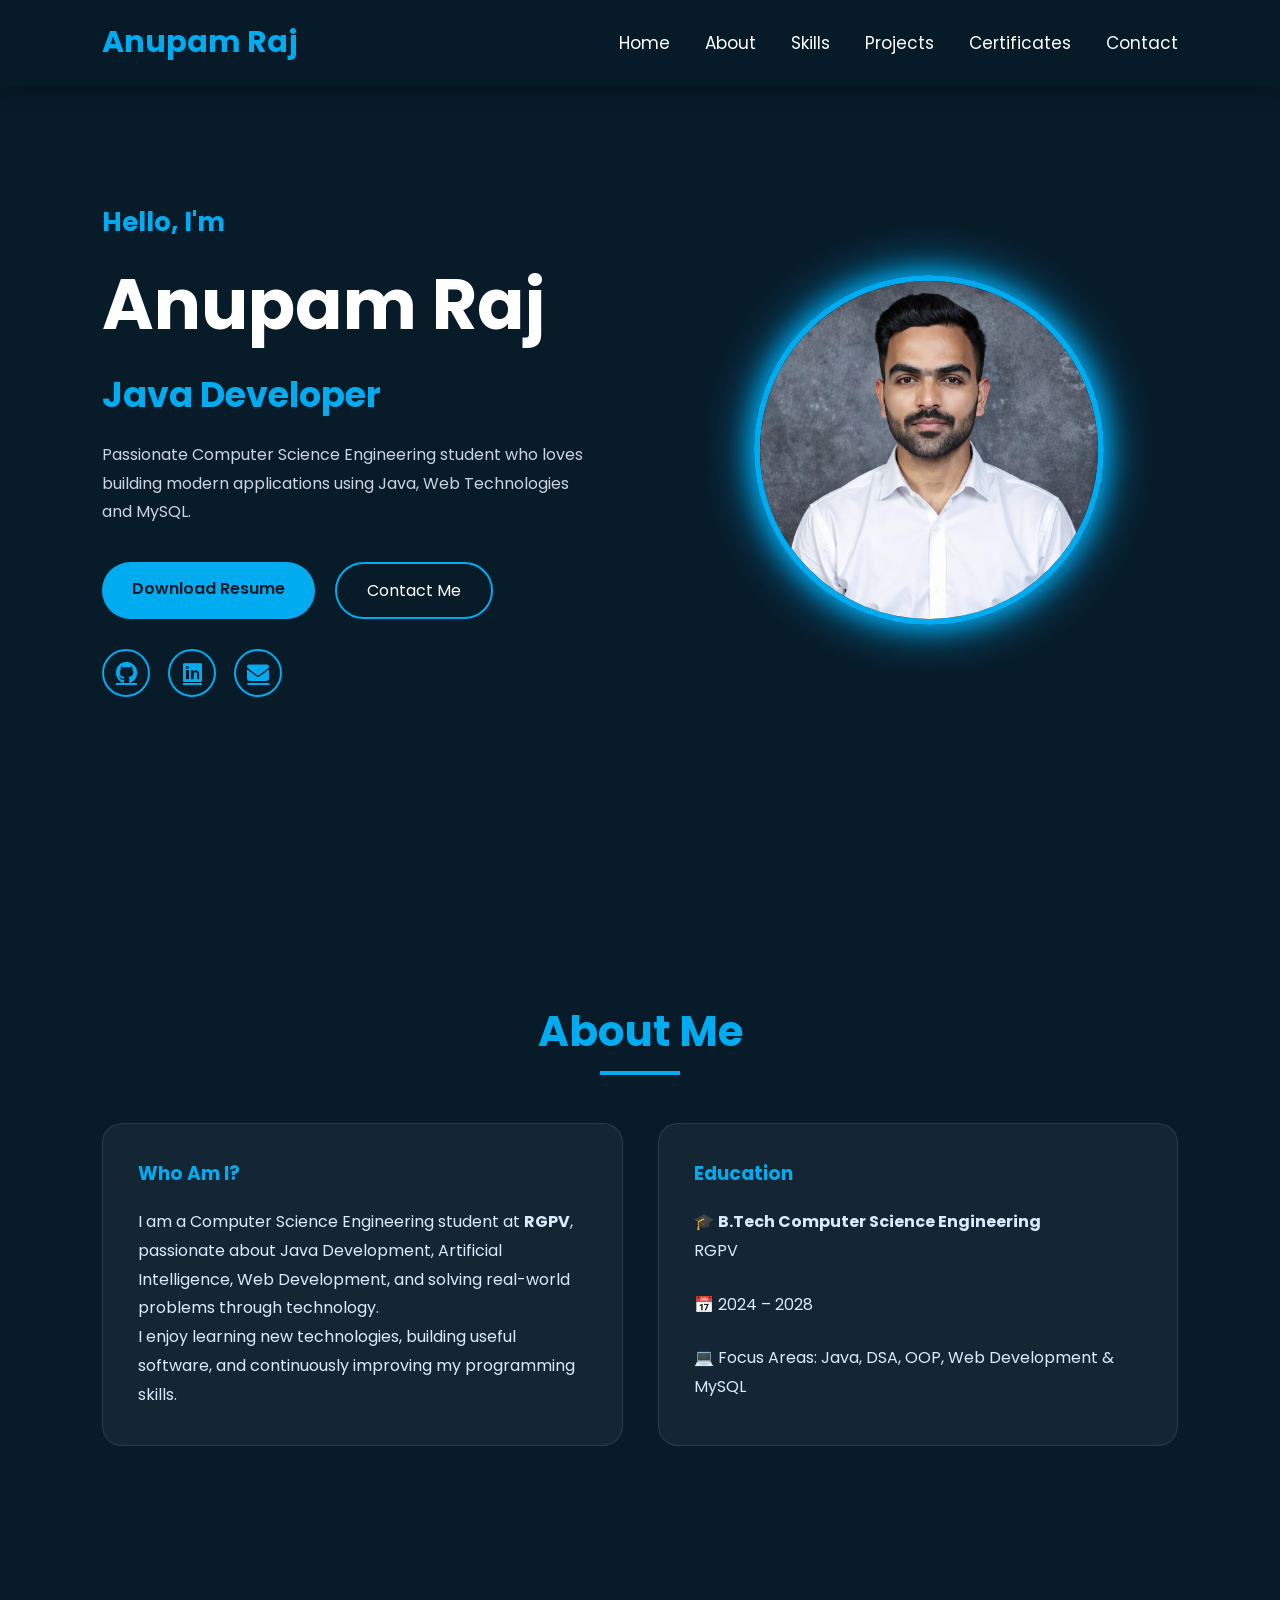
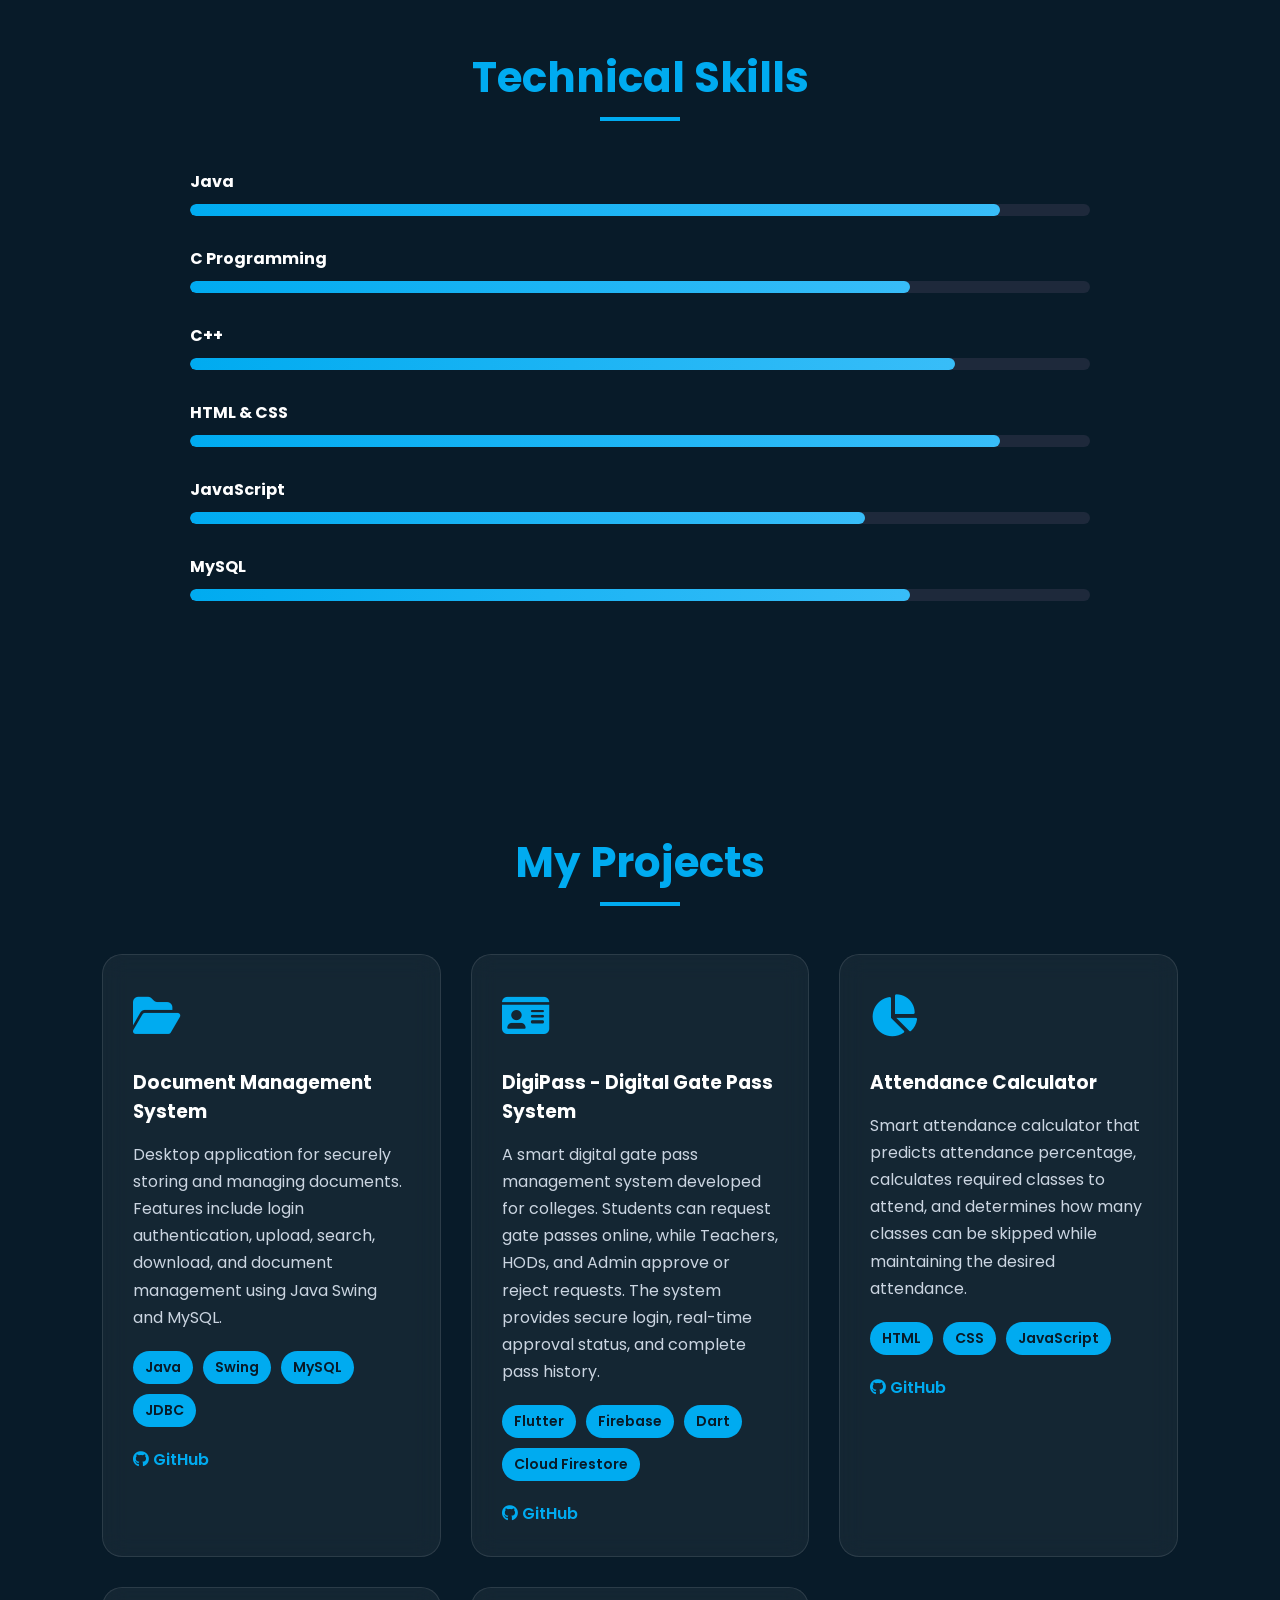
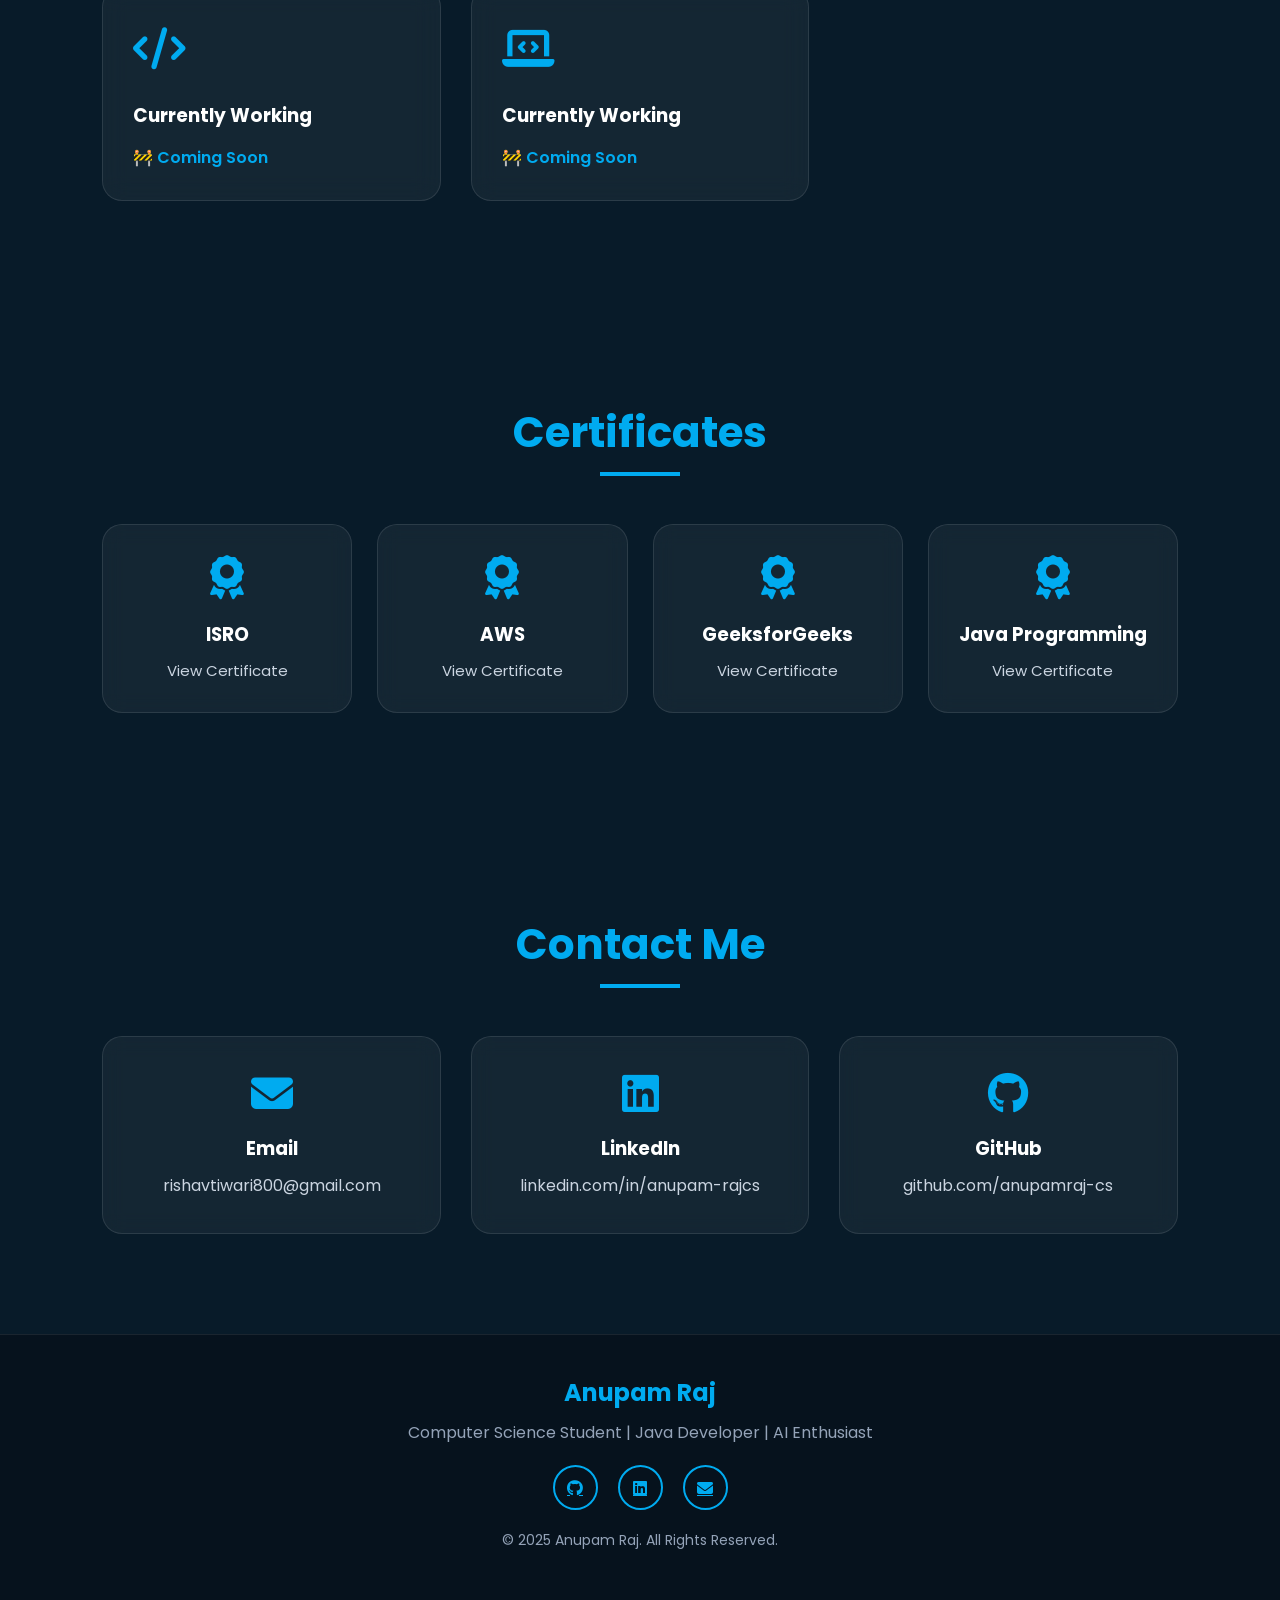
==== index.html @ f1769593 "Add files via upload" ====
<!DOCTYPE html>
<html lang="en">

<head>
    <meta charset="UTF-8">
    <meta name="viewport" content="width=device-width, initial-scale=1.0">

    <title>Anupam Raj | Portfolio</title>

    <link rel="stylesheet" href="style.css">

    <link href="https://fonts.googleapis.com/css2?family=Poppins:wght@300;400;500;600;700&display=swap" rel="stylesheet">

    <link rel="stylesheet"
        href="https://cdnjs.cloudflare.com/ajax/libs/font-awesome/6.6.0/css/all.min.css">

</head>

<body>

<!-- ================= NAVBAR ================= -->

<header>

    <nav class="navbar">

        <div class="logo">
            <h2>Anupam Raj</h2>
        </div>

        <ul class="nav-links">

            <li><a href="#home">Home</a></li>

            <li><a href="#about">About</a></li>

            <li><a href="#skills">Skills</a></li>

            <li><a href="#projects">Projects</a></li>

            <li><a href="#certificates">Certificates</a></li>

            <li><a href="#contact">Contact</a></li>

        </ul>

    </nav>

</header>

<!-- ================= HERO SECTION ================= -->

<section id="home" class="hero">

    <div class="hero-content">

        <div class="hero-text">

            <h3>Hello, I'm</h3>

            <h1>Anupam Raj</h1>

            <h2>
                <span id="typing"></span>
            </h2>

            <p>

                Passionate Computer Science Engineering student who loves building modern applications using Java,
                Web Technologies and MySQL.

            </p>

            <div class="hero-buttons">

                <a href="assets/resume.pdf" class="btn" download>

                    Download Resume

                </a>

                <a href="#contact" class="btn-outline">

                    Contact Me

                </a>

            </div>

            <div class="social-icons">

                <a href="https://github.com/anupamraj-cs" target="_blank">
    <i class="fab fa-github"></i>
</a>

                <a href="https://linkedin.com/in/anupam-rajcs" target="_blank">
                <i class="fab fa-linkedin"></i>
            </a>

               <a href="mailto:rishavtiwari800@gmail.com" class="email-link">
    <i class="fas fa-envelope"></i>
</a>

               

            </div>

        </div>

        <div class="hero-image">

            <img src="assets/profile.jpg" alt="Anupam Raj">

        </div>

    </div>

</section>
<!-- ================= ABOUT SECTION ================= -->

<section id="about" class="about">

    <h2 class="section-title">About Me</h2>

    <div class="about-container">

        <div class="about-card">

            <h3>Who Am I?</h3>

            <p>
                I am a Computer Science Engineering student at
                <strong>RGPV</strong>, passionate about
                Java Development, Artificial Intelligence, Web Development,
                and solving real-world problems through technology.
            </p>

            <p>
                I enjoy learning new technologies, building useful software,
                and continuously improving my programming skills.
            </p>

        </div>

        <div class="about-card">

            <h3>Education</h3>

            <ul>

                <li>
                    🎓 <strong>B.Tech Computer Science Engineering</strong><br>
                    RGPV
                </li>

                <br>

                <li>
                    📅 2024 – 2028
                </li>

                <br>

                <li>
                    💻 Focus Areas:
                    Java, DSA, OOP, Web Development & MySQL
                </li>

            </ul>

        </div>

    </div>

</section>

<!-- ================= SKILLS SECTION ================= -->

<section id="skills" class="skills">

    <h2 class="section-title">Technical Skills</h2>

    <div class="skills-container">

        <div class="skill">

            <h4>Java</h4>

            <div class="progress">
                <div class="progress-bar java"></div>
            </div>

        </div>

        <div class="skill">

            <h4>C Programming</h4>

            <div class="progress">
                <div class="progress-bar c"></div>
            </div>

        </div>

        <div class="skill">

            <h4>C++</h4>

            <div class="progress">
                <div class="progress-bar cpp"></div>
            </div>

        </div>

        <div class="skill">

            <h4>HTML & CSS</h4>

            <div class="progress">
                <div class="progress-bar html"></div>
            </div>

        </div>

        <div class="skill">

            <h4>JavaScript</h4>

            <div class="progress">
                <div class="progress-bar js"></div>
            </div>

        </div>

        <div class="skill">

            <h4>MySQL</h4>

            <div class="progress">
                <div class="progress-bar mysql"></div>
            </div>

        </div>

    </div>

</section>
<!-- ================= PROJECTS SECTION ================= -->

<section id="projects" class="projects">

    <h2 class="section-title">My Projects</h2>

    <div class="project-container">

        <!-- Project 1 -->
<div class="project-card">

    <div class="project-icon">
        <i class="fas fa-folder-open"></i>
    </div>

    <h3>Document Management System</h3>

    <p>
        Desktop application for securely storing and managing documents.
        Features include login authentication, upload, search, download,
        and document management using Java Swing and MySQL.
    </p>

    <div class="tech-stack">
        <span>Java</span>
        <span>Swing</span>
        <span>MySQL</span>
        <span>JDBC</span>
    </div>

    <div class="project-links">
        <a href="https://github.com/anupamraj-cs">
            <i class="fab fa-github"></i> GitHub
        </a>
    </div>

</div>

        <!-- Project 2 -->

        <div class="project-card">

    <div class="project-icon">
        <i class="fas fa-id-card"></i>
    </div>

    <h3>DigiPass - Digital Gate Pass System</h3>

    <p>
        A smart digital gate pass management system developed for colleges.
        Students can request gate passes online, while Teachers, HODs, and
        Admin approve or reject requests. The system provides secure login,
        real-time approval status, and complete pass history.
    </p>

    <div class="tech-stack">
        <span>Flutter</span>
        <span>Firebase</span>
        <span>Dart</span>
        <span>Cloud Firestore</span>
    </div>

    <div class="project-links">
        <a href="https://github.com/anupamraj-cs">
            <i class="fab fa-github"></i> GitHub
        </a>
    </div>

</div>

        <!-- Project 3 -->

       <div class="project-card">

    <div class="project-icon">
        <i class="fas fa-chart-pie"></i>
    </div>

    <h3>Attendance Calculator</h3>

    <p>
        Smart attendance calculator that predicts attendance percentage,
        calculates required classes to attend, and determines how many
        classes can be skipped while maintaining the desired attendance.
    </p>

    <div class="tech-stack">
        <span>HTML</span>
        <span>CSS</span>
        <span>JavaScript</span>
    </div>

    <div class="project-links">
        <a href="https://github.com/anupamraj-cs">
            <i class="fab fa-github"></i> GitHub
        </a>
    </div>

</div>
<!-- Project 4 -->
 <div class="project-card">

    <div class="project-icon">
        <i class="fas fa-code"></i>
    </div>

    <h3>Currently Working</h3>


    <div class="project-links">
        <span style="color:#00abf0;font-weight:600;">
            🚧 Coming Soon
        </span>
    </div>

</div>
 <!-- Project 5 -->
  <div class="project-card">

    <div class="project-icon">
        <i class="fas fa-laptop-code"></i>
    </div>

    <h3>Currently Working</h3>

       




    <div class="project-links">
        <span style="color:#00abf0;font-weight:600;">
            🚧 Coming Soon
        </span>
    </div>

</div>
  <!-- Project 6 -->
   <!-- Project 7 -->

</section>


<!-- ================= CERTIFICATES SECTION ================= -->

<section id="certificates" class="certificates">

<h2 class="section-title">Certificates</h2>

<div class="certificate-container">

<a href="certificates/isro.pdf" target="_blank" class="certificate-card">

<i class="fas fa-award"></i>

<h3>ISRO</h3>

<p>View Certificate</p>

</a>

<a href="certificates/aws.pdf" target="_blank" class="certificate-card">

<i class="fas fa-award"></i>

<h3>AWS</h3>

<p>View Certificate</p>

</a>

<a href="certificates/gfg.pdf" target="_blank" class="certificate-card">

<i class="fas fa-award"></i>

<h3>GeeksforGeeks</h3>

<p>View Certificate</p>

</a>

<a href="certificates/java.pdf" target="_blank" class="certificate-card">

<i class="fas fa-award"></i>

<h3>Java Programming</h3>

<p>View Certificate</p>

</a>

</div>

</section>
<!-- ================= CONTACT SECTION ================= -->
<section id="contact" class="contact">

    <h2 class="section-title">Contact Me</h2>

    <div class="contact-container">

        <!-- Email -->
        <div class="contact-card">

            <i class="fas fa-envelope"></i>

            <h3>Email</h3>

            <a href="mailto:rishavtiwari800@gmail.com" class="email-link">
                rishavtiwari800@gmail.com
            </a>

        </div>

        <!-- LinkedIn -->
        <div class="contact-card">

            <i class="fab fa-linkedin"></i>

            <h3>LinkedIn</h3>

            <a href="https://linkedin.com/in/anupam-rajcs" target="_blank">
                linkedin.com/in/anupam-rajcs
            </a>

        </div>

        <!-- GitHub -->
        <div class="contact-card">

            <i class="fab fa-github"></i>

            <h3>GitHub</h3>

            <a href="https://github.com/anupamraj-cs" target="_blank">
                github.com/anupamraj-cs
            </a>

        </div>

    </div>

</section>
<!-- ================= FOOTER ================= -->

<footer>

    <div class="footer-content">

        <h2>Anupam Raj</h2>

        <p>
            Computer Science Student | Java Developer | AI Enthusiast
        </p>

        <div class="footer-icons">

         <a href="https://github.com/anupamraj-cs" target="_blank">
    <i class="fab fa-github"></i>
</a>

            <a href="https://linkedin.com/in/anupam-rajcs" target="_blank">
                <i class="fab fa-linkedin"></i>
            </a>

            <a href="mailto:rishavtiwari800@gmail.com" class="email-link">
    <i class="fas fa-envelope"></i>
</a>

        </div>

        <p class="copyright">
            © 2025 Anupam Raj. All Rights Reserved.
        </p>

    </div>

</footer>

<!-- JavaScript -->
<script src="script.js"></script>

</body>
</html>
---- style.css ----
/* =========================
   GOOGLE FONT
========================= */

@import url('https://fonts.googleapis.com/css2?family=Poppins:wght@300;400;500;600;700;800&display=swap');

/* =========================
   GLOBAL
========================= */

*{
    margin:0;
    padding:0;
    box-sizing:border-box;
    scroll-behavior:smooth;
    font-family:'Poppins',sans-serif;
}

body{

    background:#081b29;

    color:#ffffff;

    overflow-x:hidden;

}

/* Scrollbar */

::-webkit-scrollbar{

    width:10px;

}

::-webkit-scrollbar-track{

    background:#081b29;

}

::-webkit-scrollbar-thumb{

    background:#00abf0;

    border-radius:20px;

}

/* =========================
   NAVBAR
========================= */

header{

    position:fixed;

    width:100%;

    top:0;

    left:0;

    z-index:1000;

}

.navbar{

    display:flex;

    justify-content:space-between;

    align-items:center;

    padding:20px 8%;

    background:rgba(8,27,41,.92);

    backdrop-filter:blur(15px);

    box-shadow:0 5px 20px rgba(0,0,0,.3);

}

.logo h2{

    color:#00abf0;

    font-size:30px;

    font-weight:700;

}

.nav-links{

    display:flex;

    list-style:none;

}

.nav-links li{

    margin-left:35px;

}

.nav-links a{

    color:white;

    text-decoration:none;

    font-size:17px;

    transition:.3s;

}

.nav-links a:hover{

    color:#00abf0;

}

/* =========================
   HERO SECTION
========================= */

.hero{

    min-height:100vh;

    display:flex;

    align-items:center;

    justify-content:center;

    padding:120px 8%;

}

.hero-content{

    display:flex;

    justify-content:space-between;

    align-items:center;

    gap:80px;

}

.hero-text{

    flex:1;

}

.hero-text h3{

    font-size:26px;

    color:#00abf0;

}

.hero-text h1{

    font-size:70px;

    margin:10px 0;

}

.hero-text h2{

    font-size:35px;

    color:#00abf0;

    margin-bottom:20px;

}

.hero-text p{

    line-height:1.8;

    color:#cbd5e1;

    margin-bottom:35px;

}

/* =========================
   BUTTONS
========================= */

.hero-buttons{

    display:flex;

    gap:20px;

    margin-bottom:30px;

}

.btn{

    padding:14px 30px;

    background:#00abf0;

    color:#081b29;

    text-decoration:none;

    border-radius:40px;

    font-weight:600;

    transition:.4s;

}

.btn:hover{

    transform:translateY(-5px);

    box-shadow:0 0 25px #00abf0;

}

.btn-outline{

    padding:14px 30px;

    border:2px solid #00abf0;

    color:white;

    text-decoration:none;

    border-radius:40px;

    transition:.4s;

}

.btn-outline:hover{

    background:#00abf0;

    color:#081b29;

}
/* =========================
   HERO IMAGE
========================= */

.hero-image{
    flex:1;
    display:flex;
    justify-content:center;
}

.hero-image img{

    width:350px;
    height:350px;

    border-radius:50%;

    object-fit:cover;

    border:6px solid #00abf0;

    box-shadow:
    0 0 25px #00abf0,
    0 0 50px #00abf0;

    animation:floatImage 4s ease-in-out infinite;

}

@keyframes floatImage{

    0%{
        transform:translateY(0px);
    }

    50%{
        transform:translateY(-18px);
    }

    100%{
        transform:translateY(0px);
    }

}

/* =========================
   SOCIAL ICONS
========================= */

.social-icons{

    display:flex;

    gap:18px;

    margin-top:20px;

}

.social-icons a{

    width:48px;

    height:48px;

    display:flex;

    justify-content:center;

    align-items:center;

    border:2px solid #00abf0;

    border-radius:50%;

    color:#00abf0;

    font-size:22px;

    transition:.4s;

}

.social-icons a:hover{

    background:#00abf0;

    color:#081b29;

    transform:translateY(-8px);

    box-shadow:0 0 20px #00abf0;

}

/* =========================
   SECTION TITLE
========================= */

.section-title{

    text-align:center;

    font-size:42px;

    margin-bottom:60px;

    color:#00abf0;

    position:relative;

}

.section-title::after{

    content:"";

    width:80px;

    height:4px;

    background:#00abf0;

    position:absolute;

    left:50%;

    transform:translateX(-50%);

    bottom:-12px;

}

/* =========================
   ABOUT SECTION
========================= */

.about{

    padding:100px 8%;

}

.about-container{

    display:grid;

    grid-template-columns:repeat(auto-fit,minmax(320px,1fr));

    gap:35px;

}

.about-card{

    background:rgba(255,255,255,.05);

    backdrop-filter:blur(10px);

    padding:35px;

    border-radius:20px;

    transition:.4s;

    border:1px solid rgba(255,255,255,.1);

}

.about-card:hover{

    transform:translateY(-10px);

    box-shadow:0 0 25px rgba(0,171,240,.5);

}

.about-card h3{

    color:#00abf0;

    margin-bottom:20px;

}

.about-card p,
.about-card li{

    color:#dbeafe;

    line-height:1.8;

}

.about-card ul{

    list-style:none;

}

/* =========================
   RESPONSIVE
========================= */

@media(max-width:900px){

.hero-content{

    flex-direction:column-reverse;

    text-align:center;

}

.hero-text h1{

    font-size:48px;

}

.hero-text h2{

    font-size:26px;

}

.hero-image img{

    width:250px;

    height:250px;

}

.navbar{

    flex-direction:column;

}

.nav-links{

    margin-top:15px;

    flex-wrap:wrap;

    justify-content:center;

}

.nav-links li{

    margin:10px;

}

.hero-buttons{

    justify-content:center;

}

.social-icons{

    justify-content:center;

}

}
/* =========================
   SKILLS SECTION
========================= */

.skills{
    padding:100px 8%;
}

.skills-container{
    max-width:900px;
    margin:auto;
}

.skill{
    margin-bottom:30px;
}

.skill h4{
    margin-bottom:10px;
    color:#fff;
}

.progress{
    width:100%;
    height:12px;
    background:#1e293b;
    border-radius:20px;
    overflow:hidden;
}

.progress-bar{
    height:100%;
    border-radius:20px;
    background:linear-gradient(90deg,#00abf0,#38bdf8);
    animation:loadBar 2s ease;
}

.java{width:90%;}
.c{width:80%;}
.cpp{width:85%;}
.html{width:90%;}
.js{width:75%;}
.mysql{width:80%;}

@keyframes loadBar{
    from{width:0;}
}

/* =========================
   PROJECTS
========================= */

.projects{
    padding:100px 8%;
}

.project-container{
    display:grid;
    grid-template-columns:repeat(auto-fit,minmax(320px,1fr));
    gap:30px;
}

.project-card{
    background:rgba(255,255,255,.05);
    backdrop-filter:blur(12px);
    border:1px solid rgba(255,255,255,.1);
    border-radius:20px;
    padding:30px;
    transition:.4s;
}

.project-card:hover{
    transform:translateY(-10px);
    box-shadow:0 0 25px rgba(0,171,240,.45);
}

.project-icon{
    font-size:42px;
    color:#00abf0;
    margin-bottom:20px;
}

.project-card h3{
    margin-bottom:15px;
}

.project-card p{
    color:#cbd5e1;
    line-height:1.7;
}

.tech-stack{
    display:flex;
    flex-wrap:wrap;
    gap:10px;
    margin:20px 0;
}

.tech-stack span{
    background:#00abf0;
    color:#081b29;
    padding:6px 12px;
    border-radius:20px;
    font-size:14px;
    font-weight:600;
}

.project-links{
    display:flex;
    gap:15px;
}

.project-links a{
    color:#00abf0;
    text-decoration:none;
    font-weight:600;
}

.project-links a:hover{
    text-decoration:underline;
}

/* =========================
   CERTIFICATES
========================= */

.certificates{
    padding:100px 8%;
}

.certificate-container{
    display:grid;
    grid-template-columns:repeat(auto-fit,minmax(240px,1fr));
    gap:25px;
}

.certificate-card{
    background:rgba(255,255,255,.05);
    border:1px solid rgba(255,255,255,.1);
    backdrop-filter:blur(10px);
    border-radius:20px;
    padding:30px;
    text-align:center;
    transition:.4s;
}

.certificate-card:hover{
    transform:translateY(-8px);
    box-shadow:0 0 25px rgba(0,171,240,.4);
}

.certificate-card i{
    font-size:45px;
    color:#00abf0;
    margin-bottom:20px;
}

.certificate-card h3{
    margin-bottom:10px;
}

.certificate-card p{
    color:#cbd5e1;
    font-size:15px;
}
/* =========================
   CONTACT SECTION
========================= */

.contact{
    padding:100px 8%;
}

.contact-container{
    display:grid;
    grid-template-columns:repeat(auto-fit,minmax(280px,1fr));
    gap:30px;
}

.contact-card{
    background:rgba(255,255,255,.05);
    border:1px solid rgba(255,255,255,.1);
    backdrop-filter:blur(10px);
    border-radius:20px;
    padding:35px;
    text-align:center;
    transition:.4s;
}

.contact-card:hover{
    transform:translateY(-10px);
    box-shadow:0 0 25px rgba(0,171,240,.45);
}

.contact-card i{
    font-size:42px;
    color:#00abf0;
    margin-bottom:20px;
}

.contact-card h3{
    margin-bottom:10px;
    color:#fff;
}

.contact-card p,
.contact-card a{
    color:#cbd5e1;
    text-decoration:none;
    word-break:break-word;
}

.contact-card a:hover{
    color:#00abf0;
}

/* =========================
   FOOTER
========================= */

footer{
    background:#06121d;
    padding:40px 8%;
    text-align:center;
    border-top:1px solid rgba(255,255,255,.08);
}

.footer-content h2{
    color:#00abf0;
    margin-bottom:10px;
}

.footer-content p{
    color:#94a3b8;
    margin:10px 0;
}

.footer-icons{
    display:flex;
    justify-content:center;
    gap:20px;
    margin:20px 0;
}

.footer-icons a{
    width:45px;
    height:45px;
    display:flex;
    justify-content:center;
    align-items:center;
    border-radius:50%;
    border:2px solid #00abf0;
    color:#00abf0;
    transition:.3s;
}

.footer-icons a:hover{
    background:#00abf0;
    color:#081b29;
    transform:translateY(-5px);
}

.copyright{
    font-size:14px;
    color:#64748b;
    margin-top:20px;
}

/* =========================
   SIMPLE FADE ANIMATION
========================= */

section{
    animation:fadeUp .8s ease;
}

@keyframes fadeUp{
    from{
        opacity:0;
        transform:translateY(40px);
    }
    to{
        opacity:1;
        transform:translateY(0);
    }
}

/* =========================
   MOBILE
========================= */

@media (max-width:768px){

    .section-title{
        font-size:32px;
    }

    .hero{
        padding-top:140px;
    }

    .hero-text h1{
        font-size:40px;
    }

    .hero-text h2{
        font-size:24px;
    }

    .hero-buttons{
        flex-direction:column;
        align-items:center;
    }

    .btn,
    .btn-outline{
        width:220px;
        text-align:center;
    }

    .project-container,
    .certificate-container,
    .contact-container,
    .about-container{
        grid-template-columns:1fr;
    }
}
.certificate-card{

    text-decoration:none;

    color:white;

    display:block;

}

.certificate-card:hover{

    text-decoration:none;

    transform:translateY(-10px);

}
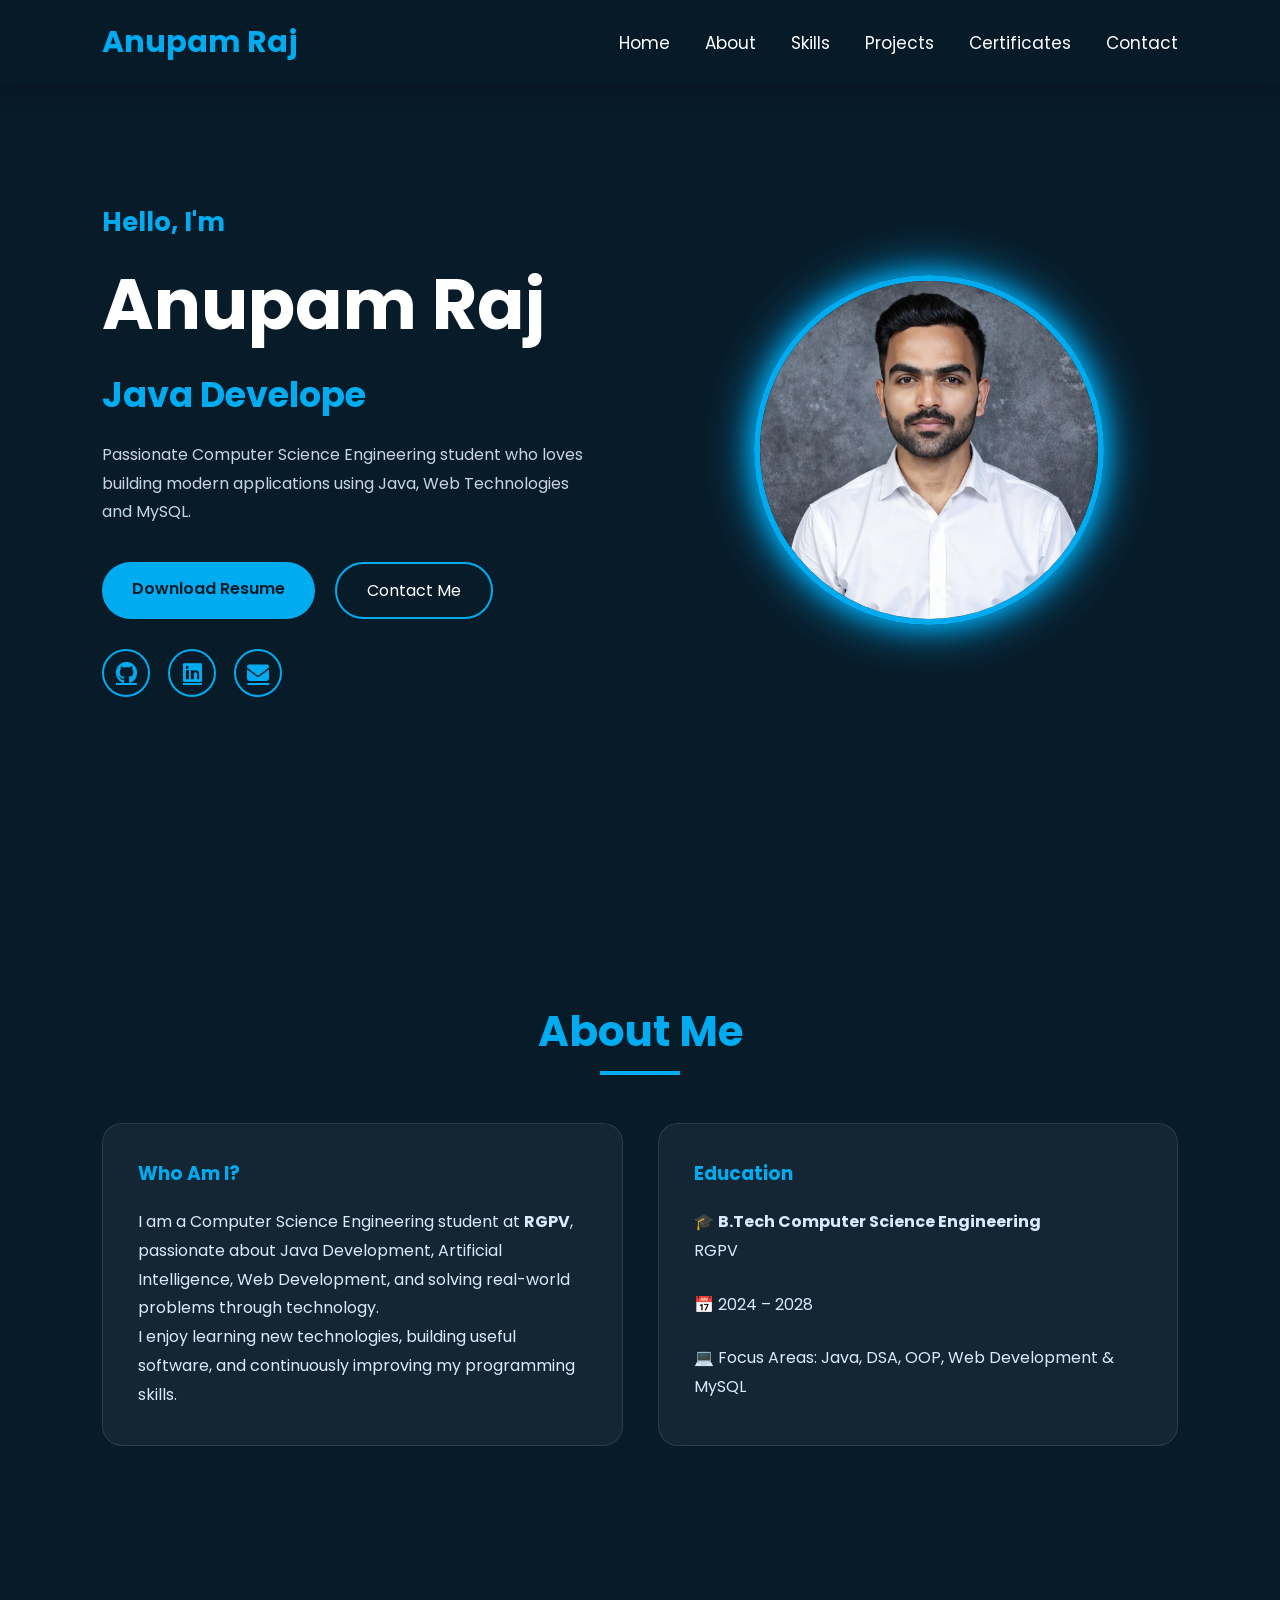
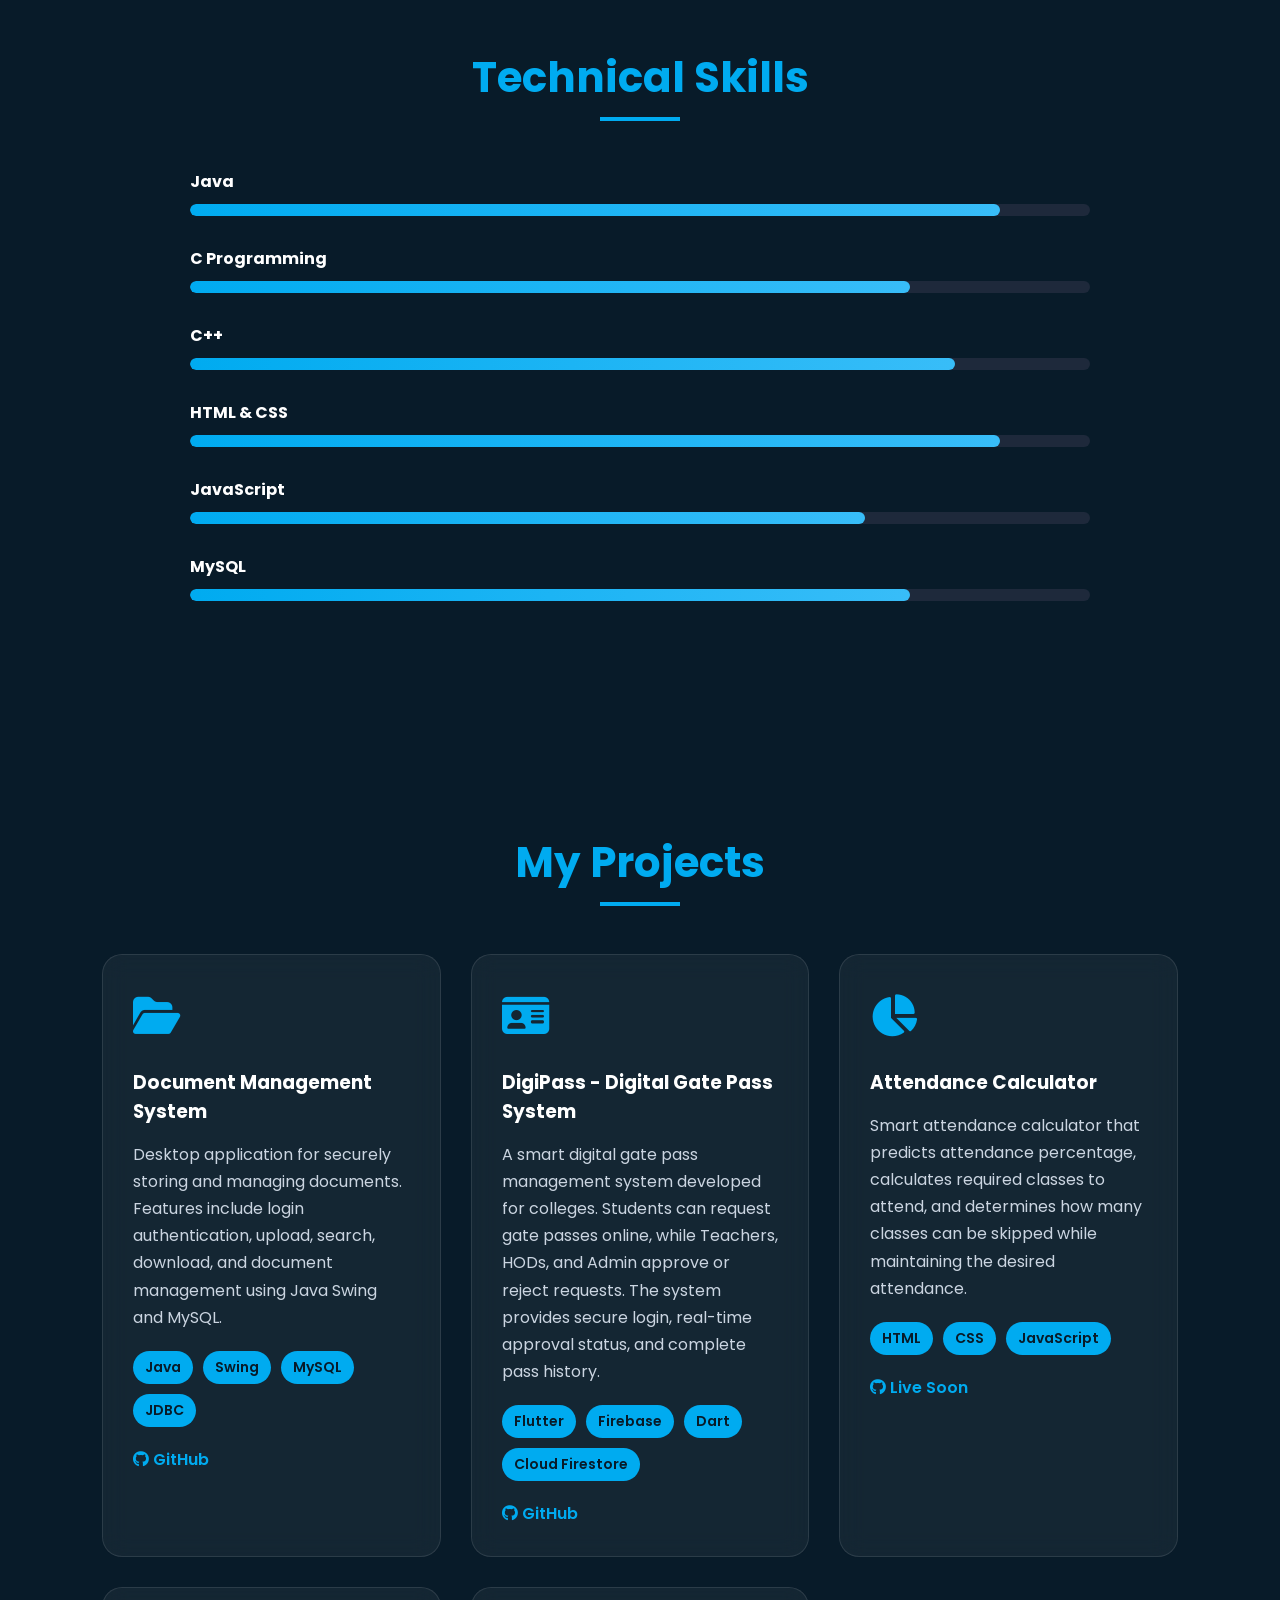
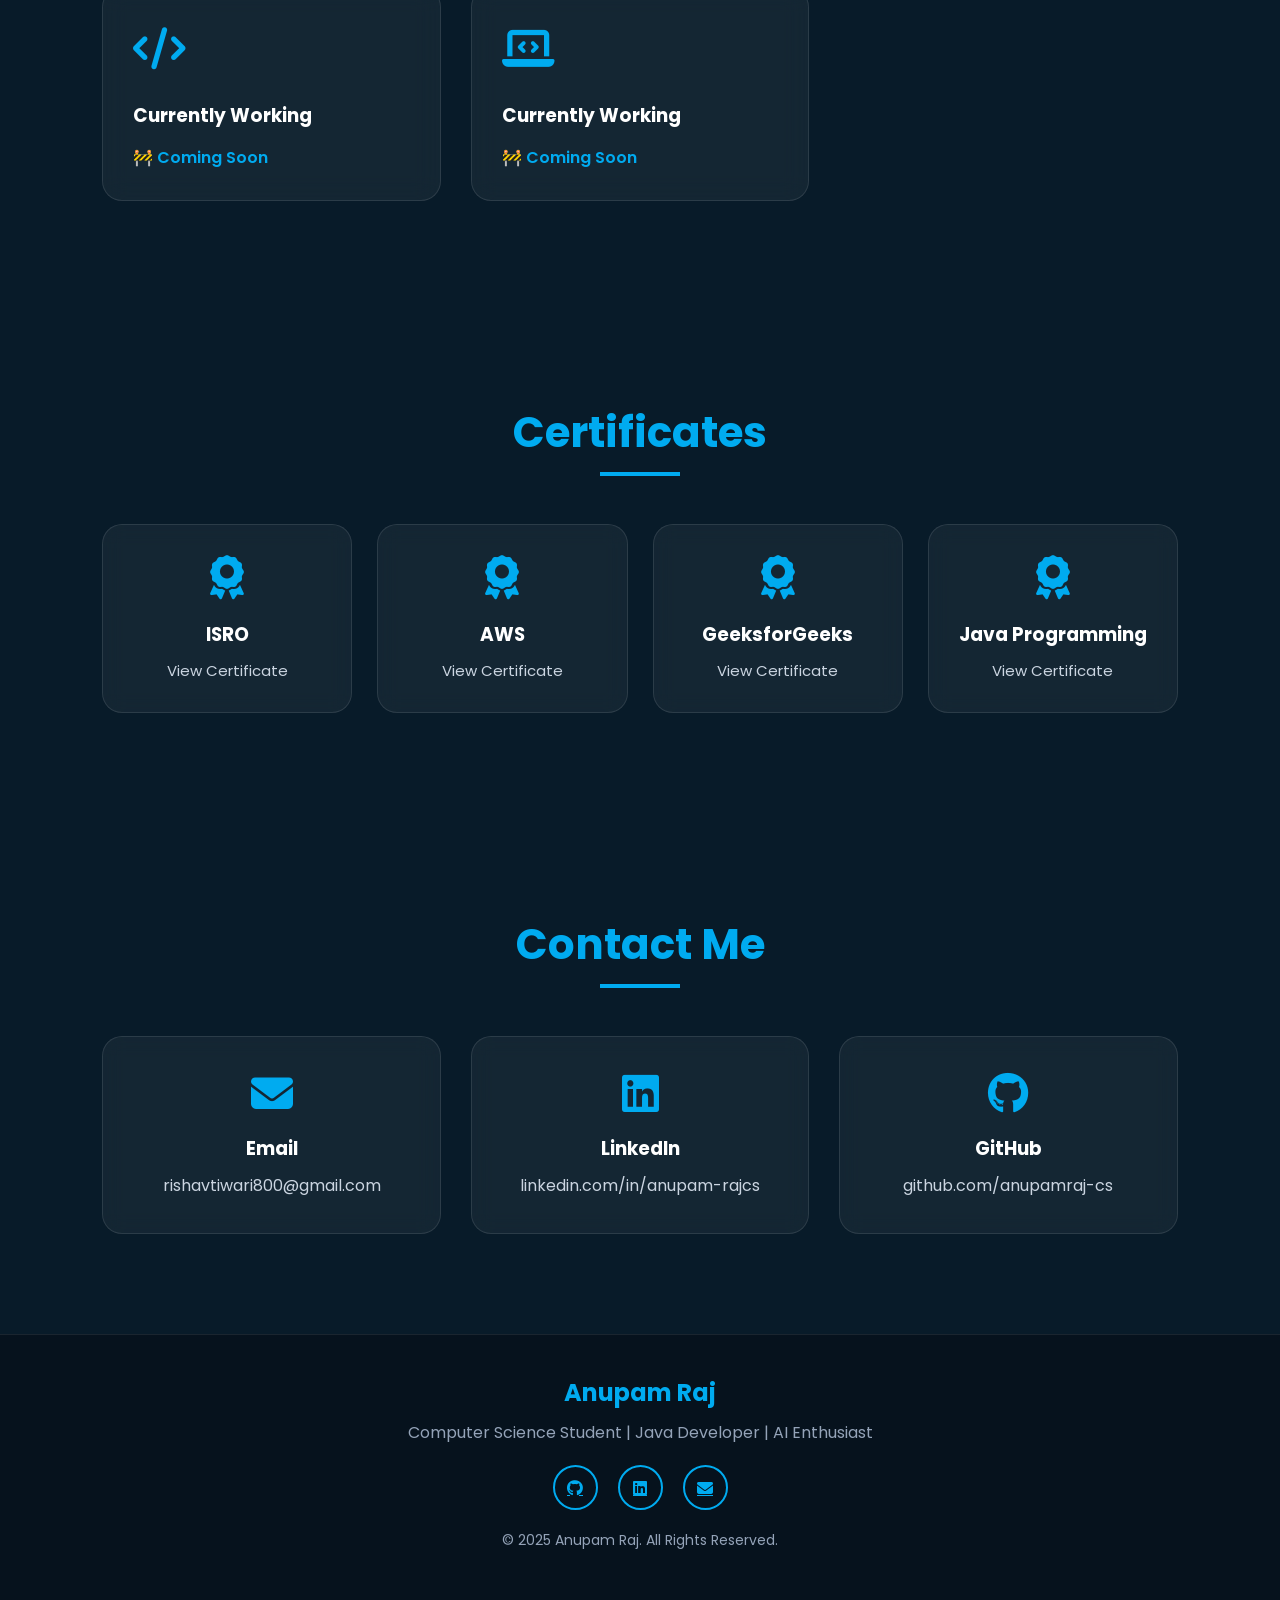
==== commit 1f935fbf: "Update index.html" ====
--- a/index.html
+++ b/index.html
@@ -246,7 +246,6 @@
 
 </section>
 <!-- ================= PROJECTS SECTION ================= -->
-
 <section id="projects" class="projects">
 
     <h2 class="section-title">My Projects</h2>
@@ -276,7 +275,7 @@
     </div>
 
     <div class="project-links">
-        <a href="https://github.com/anupamraj-cs">
+        <a href="https://github.com/anupamraj-cs/Document_Management_System">
             <i class="fab fa-github"></i> GitHub
         </a>
     </div>
@@ -308,7 +307,7 @@
     </div>
 
     <div class="project-links">
-        <a href="https://github.com/anupamraj-cs">
+        <a href="https://github.com/anupamraj-cs/Digital-Pass/releases/download/BetaVersion/Digital.Pass.apk">
             <i class="fab fa-github"></i> GitHub
         </a>
     </div>
@@ -338,8 +337,8 @@
     </div>
 
     <div class="project-links">
-        <a href="https://github.com/anupamraj-cs">
-            <i class="fab fa-github"></i> GitHub
+        <a href="">
+            <i class="fab fa-github"></i> Live Soon
         </a>
     </div>
 
@@ -387,7 +386,6 @@
 
 </section>
 
-
 <!-- ================= CERTIFICATES SECTION ================= -->
 
 <section id="certificates" class="certificates">
@@ -528,4 +526,4 @@
 <script src="script.js"></script>
 
 </body>
-</html>+</html>
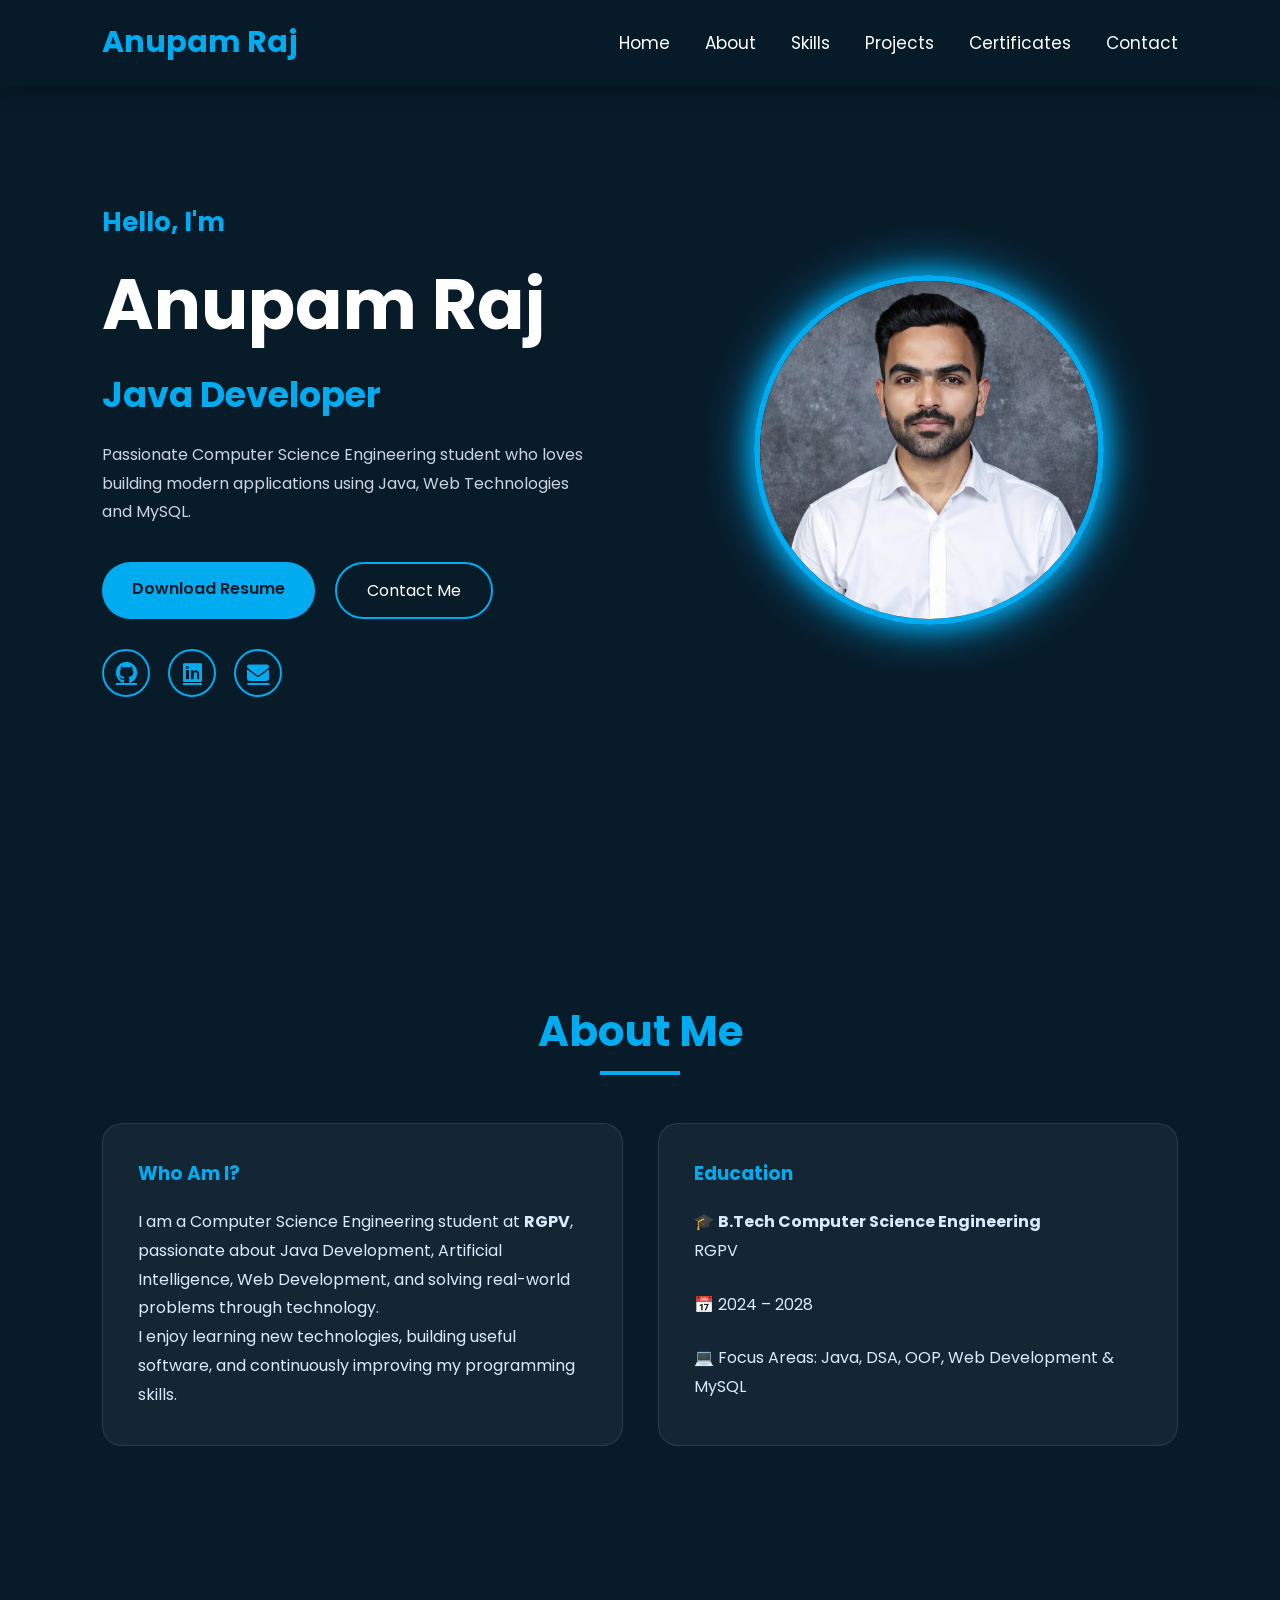
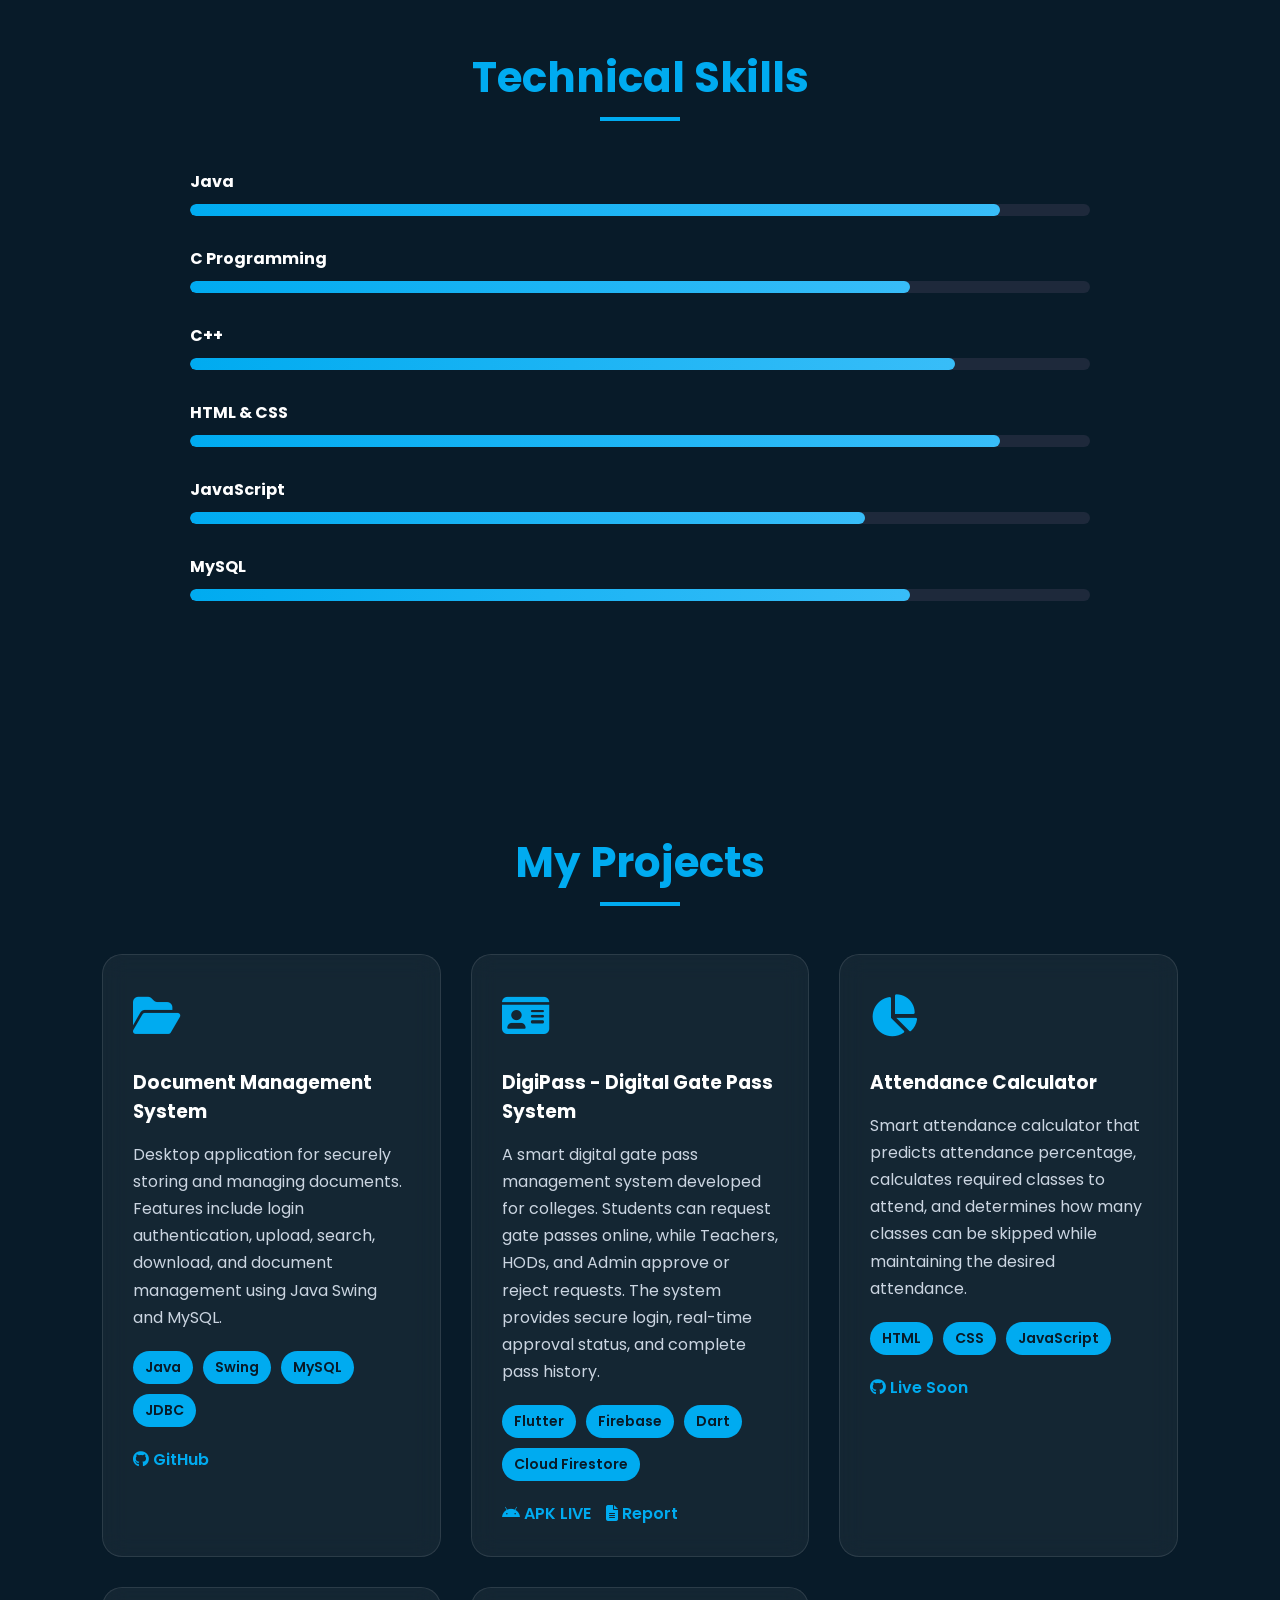
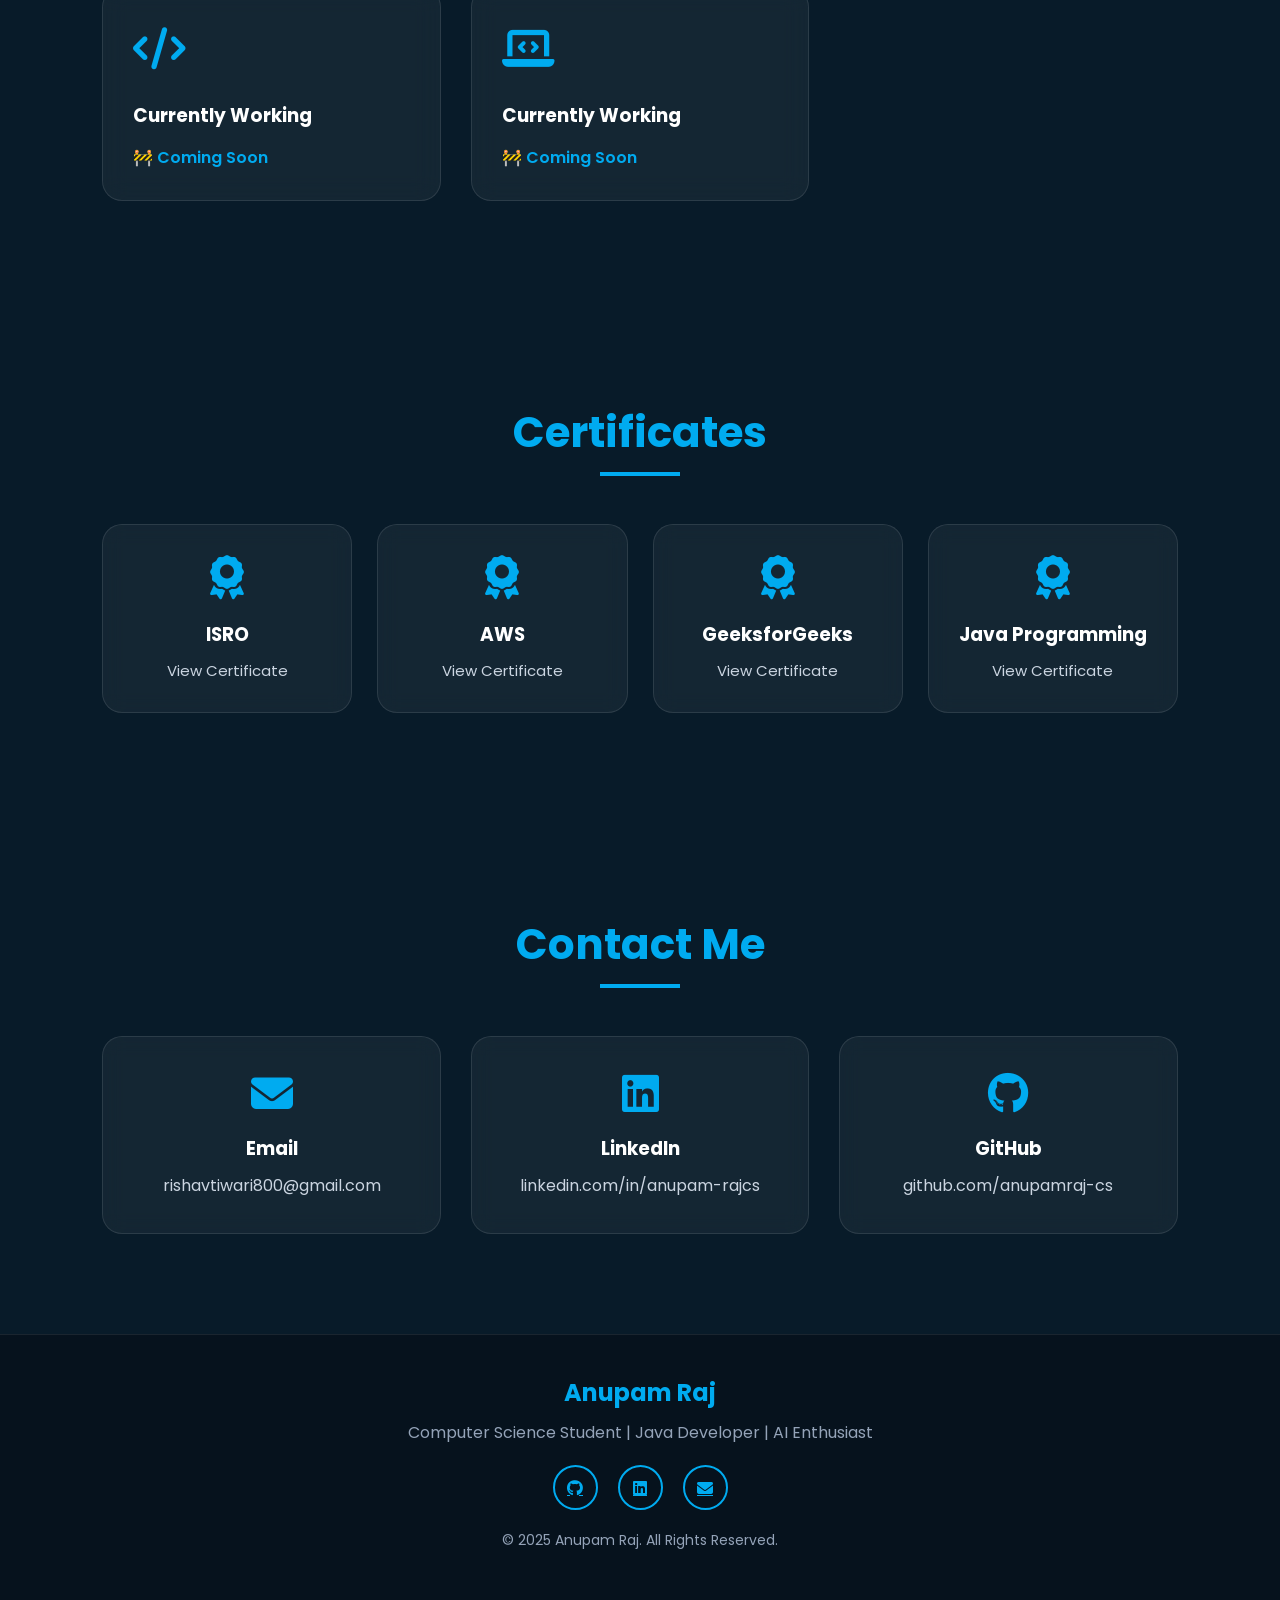
==== commit 2297441b: "index.html" ====
--- a/index.html
+++ b/index.html
@@ -307,11 +307,16 @@
     </div>
 
     <div class="project-links">
-        <a href="https://github.com/anupamraj-cs/Digital-Pass/releases/download/BetaVersion/Digital.Pass.apk">
-            <i class="fab fa-github"></i> GitHub
-        </a>
-    </div>
-
+
+    <a href="https://github.com/anupamraj-cs/Digital-Pass/releases/download/BetaVersion/Digital.Pass.apk" target="_blank">
+        <i class="fab fa-android"></i> APK LIVE
+    </a>
+
+    <a href="report.html" target="_blank">
+        <i class="fas fa-file-alt"></i> Report
+    </a>
+
+</div>
 </div>
 
         <!-- Project 3 -->
